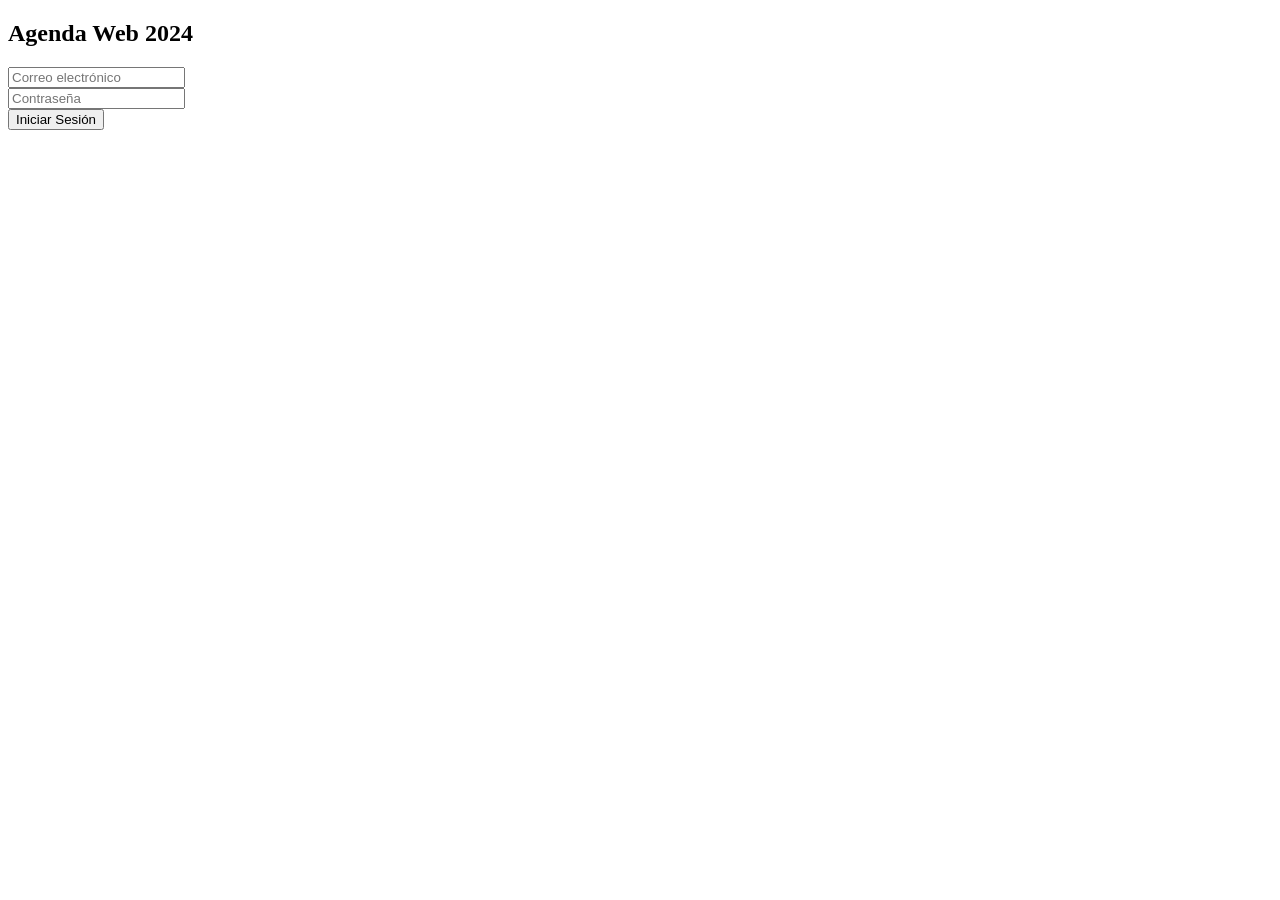
==== Index/index.html @ 278c2f20 "Cambio de ruta de Css de el apartado index.html" ====
<!DOCTYPE html>
<html lang="es">
<head>
    <meta charset="UTF-8">
    <meta name="viewport" content="width=device-width, initial-scale=1.0">
    <title>Agenda Web - Login</title>
    <link rel="stylesheet" href="/AgendaWeb-2024003/Styles/login.css">
</head>
<body>
    <div class="login-card">
        <form>
            <h2>Agenda Web 2024</h2>
            <div class="input-group">
                <input type="email" placeholder="Correo electrónico" required>
            </div>
            <div class="input-group">
                <input type="password" placeholder="Contraseña" required>
            </div>
            <button type="submit">Iniciar Sesión</button>
        </form>
    </div>
</body>
</html>
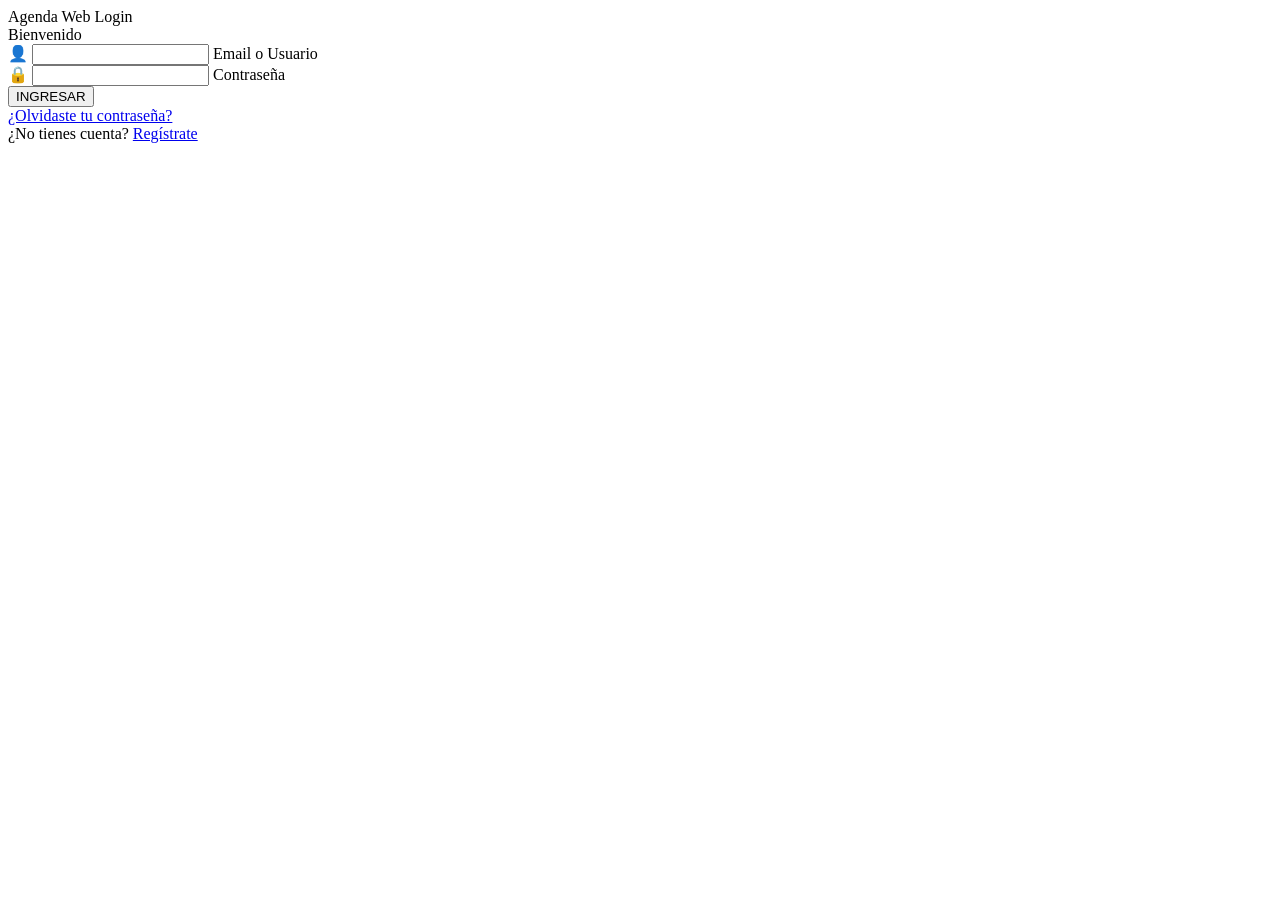
==== commit a409e84f: "Cambio de Css y colores de mi login" ====
--- a/Index/index.html
+++ b/Index/index.html
@@ -3,21 +3,56 @@
 <head>
     <meta charset="UTF-8">
     <meta name="viewport" content="width=device-width, initial-scale=1.0">
-    <title>Agenda Web - Login</title>
+    <title>Agenda Web - Login Pro</title>
     <link rel="stylesheet" href="/AgendaWeb-2024003/Styles/login.css">
 </head>
 <body>
-    <div class="login-card">
-        <form>
-            <h2>Agenda Web 2024</h2>
-            <div class="input-group">
-                <input type="email" placeholder="Correo electrónico" required>
+    <div class="main-layout">
+        
+        <div class="form-container">
+            <div class="card">
+                <div class="tools">
+                    <div class="circle"><span class="red box"></span></div>
+                    <div class="circle"><span class="yellow box"></span></div>
+                    <div class="circle"><span class="green box"></span></div>
+                    <span class="window-title">Agenda Web Login</span>
+                </div>
+
+                <div class="card__content">
+                    <div class="login-box">
+                        <div class="text">Bienvenido</div>
+                        <form>
+                            <div class="field">
+                                <span class="icon">👤</span>
+                                <input required type="text" class="input">
+                                <label class="label">Email o Usuario</label>
+                            </div>
+
+                            <div class="field">
+                                <span class="icon">🔒</span>
+                                <input required type="password" class="input">
+                                <label class="label">Contraseña</label>
+                            </div>
+
+                            <button class="button">INGRESAR</button>
+
+                            <div class="forgot-pass">
+                                <a href="#">¿Olvidaste tu contraseña?</a>
+                            </div>
+
+                            <div class="sign-up">
+                                ¿No tienes cuenta? <a href="#">Regístrate</a>
+                            </div>
+                        </form>
+                    </div>
+                </div>
             </div>
-            <div class="input-group">
-                <input type="password" placeholder="Contraseña" required>
+        </div>
+
+        <div class="image-side">
+            <div class="overlay-info">
             </div>
-            <button type="submit">Iniciar Sesión</button>
-        </form>
+        </div>
     </div>
 </body>
 </html>
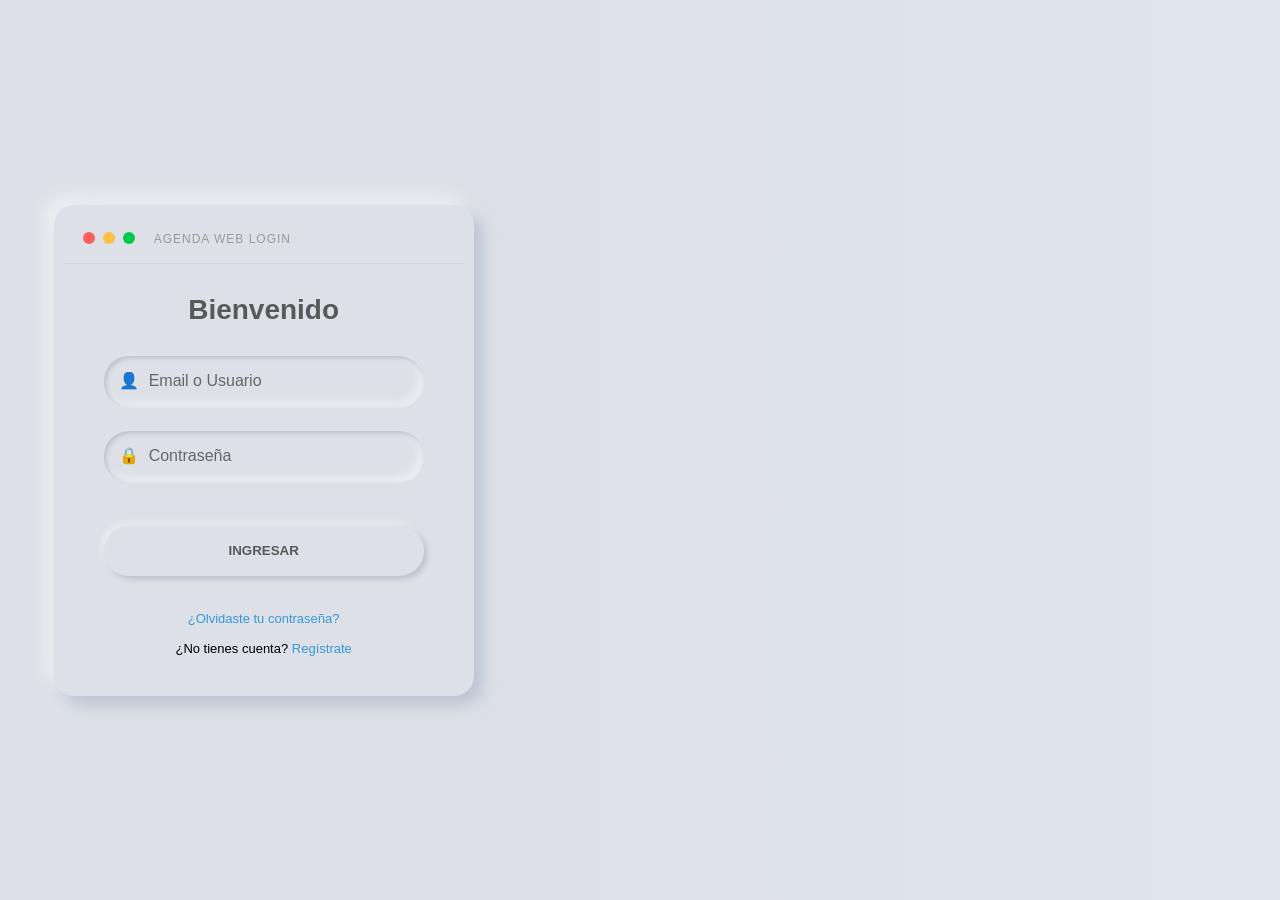
==== commit f6384aca: "Cambio de Ruta de Css De index.html" ====
--- a/Index/index.html
+++ b/Index/index.html
@@ -4,7 +4,7 @@
     <meta charset="UTF-8">
     <meta name="viewport" content="width=device-width, initial-scale=1.0">
     <title>Agenda Web - Login Pro</title>
-    <link rel="stylesheet" href="/AgendaWeb-2024003/Styles/login.css">
+    <link rel="stylesheet" href="/Styles/login.css">
 </head>
 <body>
     <div class="main-layout">
@@ -34,7 +34,7 @@
                                 <label class="label">Contraseña</label>
                             </div>
 
-                            <button class="button">INGRESAR</button>
+                            <button type="button" class="button" onclick="window.location.href='contactos.html'">INGRESAR</button>
 
                             <div class="forgot-pass">
                                 <a href="#">¿Olvidaste tu contraseña?</a>
@@ -54,5 +54,4 @@
             </div>
         </div>
     </div>
-</body>
-</html>+</body>
--- a/Styles/login.css
+++ b/Styles/login.css
@@ -0,0 +1,197 @@
+body {
+    margin: 0;
+    height: 100vh;
+    display: flex;
+    font-family: 'Segoe UI', sans-serif;
+    background-color: #e0e5ec;
+}
+
+.main-layout {
+    display: flex;
+    width: 100%;
+    height: 100vh;
+}
+
+/* LADO IZQUIERDO */
+.form-container {
+    flex: 1;
+    display: flex;
+    justify-content: center;
+    align-items: center;
+    background-color: #dde1e7; /* Fondo neumórfico */
+}
+
+.card {
+    width: 400px;
+    background-color: #dde1e7; /* Cambiado a neumórfico para combinar */
+    border-radius: 20px;
+    z-index: 1;
+    padding: 10px;
+    box-shadow: 9px 9px 16px rgb(163,177,198,0.6), 
+                -9px -9px 16px rgba(255,255,255, 0.5);
+}
+
+.tools {
+    display: flex;
+    align-items: center;
+    padding: 15px;
+    border-bottom: 1px solid rgba(0,0,0,0.05);
+}
+
+.window-title {
+    margin-left: 15px;
+    font-size: 12px;
+    color: #999;
+    text-transform: uppercase;
+    letter-spacing: 1px;
+}
+
+.box {
+    display: inline-block;
+    width: 12px;
+    height: 12px;
+    border-radius: 50%;
+    margin: 0 4px;
+}
+
+.red { background-color: #ff605c; }
+.yellow { background-color: #ffbd44; }
+.green { background-color: #00ca4e; }
+
+/* CONTENIDO DEL LOGIN */
+.card__content {
+    padding: 30px 40px;
+}
+
+.login-box .text {
+    font-size: 28px;
+    font-weight: 700;
+    color: #595959;
+    margin-bottom: 30px;
+    text-align: center;
+}
+
+.field {
+    height: 50px;
+    width: 100%;
+    display: flex;
+    position: relative;
+    margin-bottom: 25px;
+}
+
+.field .input {
+    height: 100%;
+    width: 100%;
+    padding-left: 45px;
+    outline: none;
+    border: none;
+    font-size: 16px;
+    background: #dde1e7;
+    color: #595959;
+    border-radius: 25px;
+    box-shadow: inset 2px 2px 5px #BABECC, 
+                inset -5px -5px 10px #ffffff73;
+}
+
+.field .icon {
+    position: absolute;
+    left: 15px;
+    line-height: 50px;
+    color: #595959;
+}
+
+.field .label {
+    position: absolute;
+    top: 50%;
+    transform: translateY(-50%);
+    left: 45px;
+    color: #666666;
+    transition: 0.2s;
+    pointer-events: none;
+}
+
+.field .input:focus ~ .label,
+.field .input:valid ~ .label {
+    opacity: 0;
+}
+
+.button {
+    width: 100%;
+    height: 50px;
+    margin: 20px 0;
+    background: #dde1e7;
+    border-radius: 25px;
+    border: none;
+    font-weight: 700;
+    color: #595959;
+    cursor: pointer;
+    box-shadow: 3px 3px 6px #BABECC, 
+                -3px -3px 6px #ffffff73;
+    transition: 0.3s;
+}
+
+.button:hover {
+    color: #3498db;
+    box-shadow: inset 2px 2px 5px #BABECC, 
+                inset -5px -5px 10px #ffffff73;
+}
+
+.forgot-pass, .sign-up {
+    text-align: center;
+    font-size: 13px;
+    margin-top: 15px;
+}
+
+.forgot-pass a, .sign-up a {
+    color: #3498db;
+    text-decoration: none;
+}
+
+/* LADO DE LA IMAGEN */
+.image-side {
+    flex: 1.2;
+    background: url('https://static.vecteezy.com/system/resources/thumbnails/037/503/539/small_2x/calendar-on-white-wood-texture-backgrounds-with-copy-space-for-your-concepts-wooden-table-top-view-photo.jpg') center/cover;
+    position: relative;
+    display: flex;
+    align-items: flex-end;
+    padding: 60px;
+}
+
+.image-side::before {
+    content: '';
+    position: absolute;
+    top: 0; left: 0; right: 0; bottom: 0;
+    background: linear-gradient(90deg, #dde1e7 0%, transparent 100%);
+}
+
+.overlay-info {
+    position: relative;
+    z-index: 1;
+}
+
+.overlay-info h3 { font-size: 32px; color: #333; margin: 0; }
+.overlay-info p { color: #666; font-size: 16px; }
+/* Estilos específicos para la página de Perfil */
+.perfil-box {
+    flex-direction: column;
+    align-items: flex-start;
+}
+
+.perfil-divider {
+    width: 100%;
+    border: 0.5px solid #ddd;
+    margin: 10px 0;
+}
+
+.btn-home {
+    background-color: #34495e;
+    color: white;
+    text-decoration: none;
+    padding: 10px;
+    border-radius: 5px;
+    display: inline-block;
+}
+
+.btn-home:hover {
+    background-color: #2c3e50;
+}
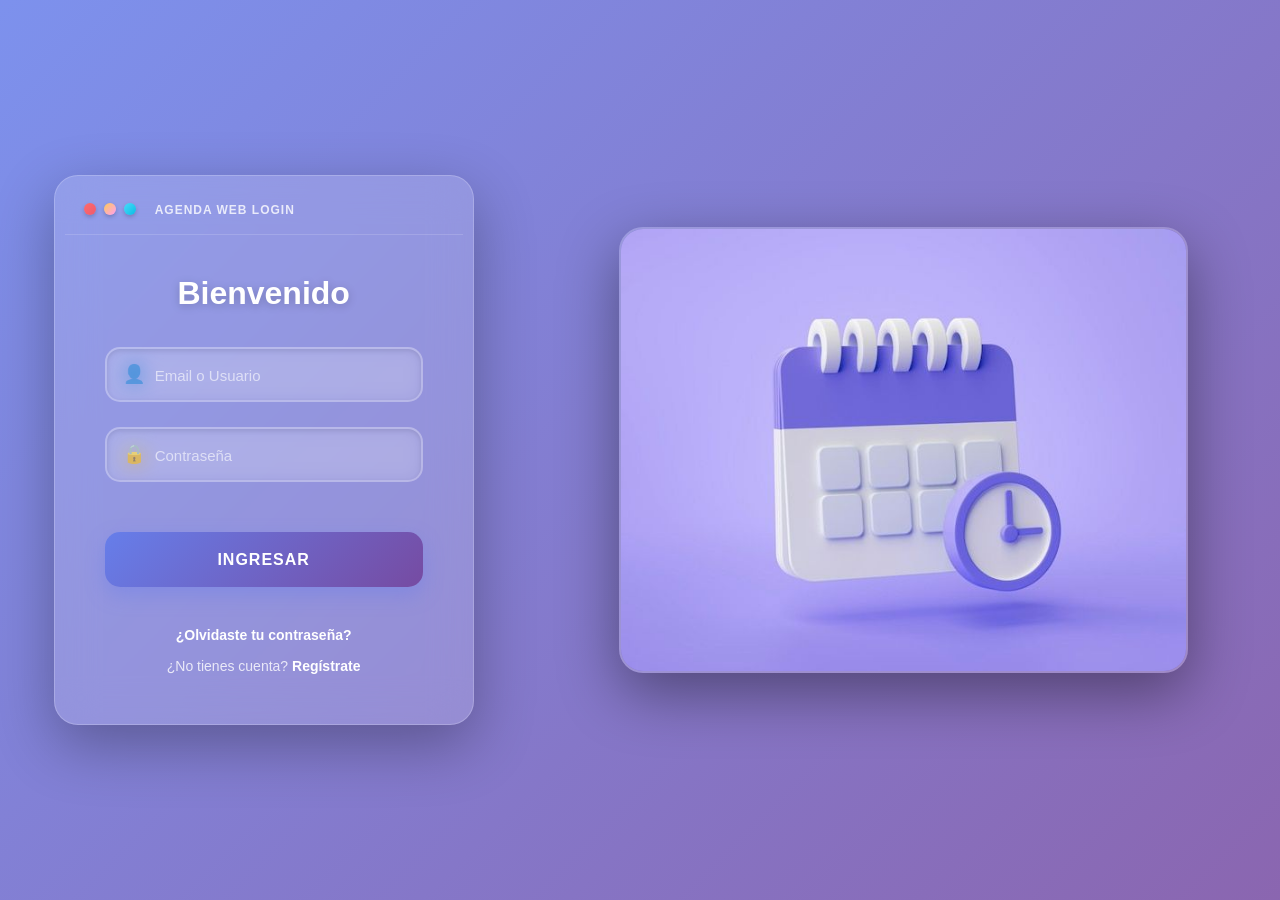
==== commit a9c59524: "Cambio total Final de Css y html con mejoras Script para mostrar los detalles de los contactos, imag" ====
--- a/Index/index.html
+++ b/Index/index.html
@@ -34,7 +34,7 @@
                                 <label class="label">Contraseña</label>
                             </div>
 
-                            <button type="button" class="button" onclick="window.location.href='contactos.html'">INGRESAR</button>
+                            <button type="button" class="button" onclick="window.location.href='contactos.html'">Ingresar</button>
 
                             <div class="forgot-pass">
                                 <a href="#">¿Olvidaste tu contraseña?</a>
@@ -50,8 +50,11 @@
         </div>
 
         <div class="image-side">
-            <div class="overlay-info">
+            <div class="image-container">
+                
+                <img src="/Images/Agenda.jpg" alt="Agenda" class="side-image">
             </div>
         </div>
     </div>
-</body>+</body>
+</html>
--- a/Styles/login.css
+++ b/Styles/login.css
@@ -1,49 +1,88 @@
+/* ==========================================
+   LOGIN PROFESIONAL - ESTILO PREMIUM
+   ========================================== */
+
+* {
+    margin: 0;
+    padding: 0;
+    box-sizing: border-box;
+}
+
 body {
     margin: 0;
     height: 100vh;
     display: flex;
-    font-family: 'Segoe UI', sans-serif;
-    background-color: #e0e5ec;
+    font-family: 'Inter', -apple-system, BlinkMacSystemFont, 'Segoe UI', sans-serif;
+    background: url('https://static.vecteezy.com/system/resources/thumbnails/037/503/539/small_2x/calendar-on-white-wood-texture-backgrounds-with-copy-space-for-your-concepts-wooden-table-top-view-photo.jpg') center/cover fixed;
+    position: relative;
+}
+
+body::before {
+    content: '';
+    position: fixed;
+    top: 0;
+    left: 0;
+    right: 0;
+    bottom: 0;
+    background: linear-gradient(135deg, rgba(102, 126, 234, 0.85) 0%, rgba(118, 75, 162, 0.85) 100%);
+    z-index: 0;
 }
 
 .main-layout {
     display: flex;
     width: 100%;
     height: 100vh;
-}
-
-/* LADO IZQUIERDO */
+    position: relative;
+    z-index: 1;
+}
+
+/* ==========================================
+   LADO IZQUIERDO - FORMULARIO
+   ========================================== */
 .form-container {
     flex: 1;
     display: flex;
     justify-content: center;
     align-items: center;
-    background-color: #dde1e7; /* Fondo neumórfico */
 }
 
 .card {
-    width: 400px;
-    background-color: #dde1e7; /* Cambiado a neumórfico para combinar */
-    border-radius: 20px;
+    width: 420px;
+    background: rgba(255, 255, 255, 0.15);
+    border-radius: 24px;
     z-index: 1;
     padding: 10px;
-    box-shadow: 9px 9px 16px rgb(163,177,198,0.6), 
-                -9px -9px 16px rgba(255,255,255, 0.5);
+    box-shadow: 0 20px 60px rgba(0, 0, 0, 0.3);
+    backdrop-filter: blur(20px);
+    border: 1px solid rgba(255, 255, 255, 0.2);
+    animation: fadeInUp 0.8s ease-out;
+}
+
+@keyframes fadeInUp {
+    from {
+        opacity: 0;
+        transform: translateY(30px);
+    }
+    to {
+        opacity: 1;
+        transform: translateY(0);
+    }
 }
 
 .tools {
     display: flex;
     align-items: center;
     padding: 15px;
-    border-bottom: 1px solid rgba(0,0,0,0.05);
+    border-bottom: 1px solid rgba(255, 255, 255, 0.15);
 }
 
 .window-title {
     margin-left: 15px;
     font-size: 12px;
-    color: #999;
+    color: rgba(255, 255, 255, 0.8);
     text-transform: uppercase;
     letter-spacing: 1px;
+    font-weight: 600;
 }
 
 .box {
@@ -52,27 +91,31 @@
     height: 12px;
     border-radius: 50%;
     margin: 0 4px;
-}
-
-.red { background-color: #ff605c; }
-.yellow { background-color: #ffbd44; }
-.green { background-color: #00ca4e; }
-
-/* CONTENIDO DEL LOGIN */
+    box-shadow: 0 2px 4px rgba(0, 0, 0, 0.2);
+}
+
+.red { background: linear-gradient(135deg, #ff6b6b 0%, #ee5a6f 100%); }
+.yellow { background: linear-gradient(135deg, #feca57 0%, #ff9ff3 100%); }
+.green { background: linear-gradient(135deg, #48dbfb 0%, #0abde3 100%); }
+
+/* ==========================================
+   CONTENIDO DEL LOGIN
+   ========================================== */
 .card__content {
-    padding: 30px 40px;
+    padding: 40px;
 }
 
 .login-box .text {
-    font-size: 28px;
+    font-size: 32px;
     font-weight: 700;
-    color: #595959;
-    margin-bottom: 30px;
+    color: #ffffff;
+    margin-bottom: 35px;
     text-align: center;
+    text-shadow: 0 2px 10px rgba(0, 0, 0, 0.2);
 }
 
 .field {
-    height: 50px;
+    height: 55px;
     width: 100%;
     display: flex;
     position: relative;
@@ -82,32 +125,46 @@
 .field .input {
     height: 100%;
     width: 100%;
-    padding-left: 45px;
+    padding-left: 50px;
     outline: none;
-    border: none;
+    border: 2px solid rgba(255, 255, 255, 0.2);
     font-size: 16px;
-    background: #dde1e7;
-    color: #595959;
-    border-radius: 25px;
-    box-shadow: inset 2px 2px 5px #BABECC, 
-                inset -5px -5px 10px #ffffff73;
+    background: rgba(255, 255, 255, 0.1);
+    color: #ffffff;
+    border-radius: 15px;
+    box-shadow: inset 0 2px 5px rgba(0, 0, 0, 0.1);
+    transition: all 0.3s ease;
+    backdrop-filter: blur(10px);
+}
+
+.field .input::placeholder {
+    color: rgba(255, 255, 255, 0.5);
+}
+
+.field .input:focus {
+    border-color: rgba(255, 255, 255, 0.5);
+    background: rgba(255, 255, 255, 0.15);
+    box-shadow: 0 0 0 4px rgba(255, 255, 255, 0.1);
+    transform: translateY(-2px);
 }
 
 .field .icon {
     position: absolute;
-    left: 15px;
-    line-height: 50px;
-    color: #595959;
+    left: 18px;
+    line-height: 55px;
+    color: rgba(255, 255, 255, 0.8);
+    font-size: 18px;
 }
 
 .field .label {
     position: absolute;
     top: 50%;
     transform: translateY(-50%);
-    left: 45px;
-    color: #666666;
+    left: 50px;
+    color: rgba(255, 255, 255, 0.6);
     transition: 0.2s;
     pointer-events: none;
+    font-size: 15px;
 }
 
 .field .input:focus ~ .label,
@@ -117,81 +174,95 @@
 
 .button {
     width: 100%;
-    height: 50px;
-    margin: 20px 0;
-    background: #dde1e7;
-    border-radius: 25px;
+    height: 55px;
+    margin: 25px 0;
+    background: linear-gradient(135deg, #667eea 0%, #764ba2 100%);
+    border-radius: 15px;
     border: none;
     font-weight: 700;
-    color: #595959;
+    color: #ffffff;
     cursor: pointer;
-    box-shadow: 3px 3px 6px #BABECC, 
-                -3px -3px 6px #ffffff73;
-    transition: 0.3s;
+    font-size: 16px;
+    box-shadow: 0 8px 20px rgba(102, 126, 234, 0.4);
+    transition: all 0.3s ease;
+    text-transform: uppercase;
+    letter-spacing: 1px;
 }
 
 .button:hover {
-    color: #3498db;
-    box-shadow: inset 2px 2px 5px #BABECC, 
-                inset -5px -5px 10px #ffffff73;
+    transform: translateY(-3px);
+    box-shadow: 0 12px 30px rgba(102, 126, 234, 0.6);
+}
+
+.button:active {
+    transform: translateY(-1px);
 }
 
 .forgot-pass, .sign-up {
     text-align: center;
-    font-size: 13px;
+    font-size: 14px;
     margin-top: 15px;
+    color: rgba(255, 255, 255, 0.8);
 }
 
 .forgot-pass a, .sign-up a {
-    color: #3498db;
+    color: #ffffff;
     text-decoration: none;
-}
-
-/* LADO DE LA IMAGEN */
+    font-weight: 600;
+    transition: all 0.3s ease;
+}
+
+.forgot-pass a:hover, .sign-up a:hover {
+    color: #feca57;
+    text-shadow: 0 0 10px rgba(254, 202, 87, 0.5);
+}
+
+/* ==========================================
+   LADO DE LA IMAGEN
+   ========================================== */
 .image-side {
     flex: 1.2;
-    background: url('https://static.vecteezy.com/system/resources/thumbnails/037/503/539/small_2x/calendar-on-white-wood-texture-backgrounds-with-copy-space-for-your-concepts-wooden-table-top-view-photo.jpg') center/cover;
-    position: relative;
-    display: flex;
-    align-items: flex-end;
+    position: relative;
+    display: flex;
+    align-items: center;
+    justify-content: center;
     padding: 60px;
-}
-
-.image-side::before {
-    content: '';
-    position: absolute;
-    top: 0; left: 0; right: 0; bottom: 0;
-    background: linear-gradient(90deg, #dde1e7 0%, transparent 100%);
-}
-
-.overlay-info {
+    overflow: hidden;
+}
+
+.image-container {
     position: relative;
     z-index: 1;
-}
-
-.overlay-info h3 { font-size: 32px; color: #333; margin: 0; }
-.overlay-info p { color: #666; font-size: 16px; }
-/* Estilos específicos para la página de Perfil */
-.perfil-box {
-    flex-direction: column;
-    align-items: flex-start;
-}
-
-.perfil-divider {
-    width: 100%;
-    border: 0.5px solid #ddd;
-    margin: 10px 0;
-}
-
-.btn-home {
-    background-color: #34495e;
-    color: white;
-    text-decoration: none;
-    padding: 10px;
-    border-radius: 5px;
-    display: inline-block;
-}
-
-.btn-home:hover {
-    background-color: #2c3e50;
+    width: 100%;
+    height: 100%;
+    display: flex;
+    align-items: center;
+    justify-content: center;
+}
+
+.side-image {
+    max-width: 90%;
+    max-height: 90%;
+    border-radius: 24px;
+    box-shadow: 0 20px 60px rgba(0, 0, 0, 0.4);
+    border: 2px solid rgba(255, 255, 255, 0.2);
+    object-fit: cover;
+}
+
+/* ==========================================
+   RESPONSIVE DESIGN
+   ========================================== */
+@media (max-width: 968px) {
+    .main-layout {
+        flex-direction: column;
+    }
+
+    .image-side {
+        display: none;
+    }
+
+    .card {
+        width: 90%;
+        max-width: 420px;
+    }
 }
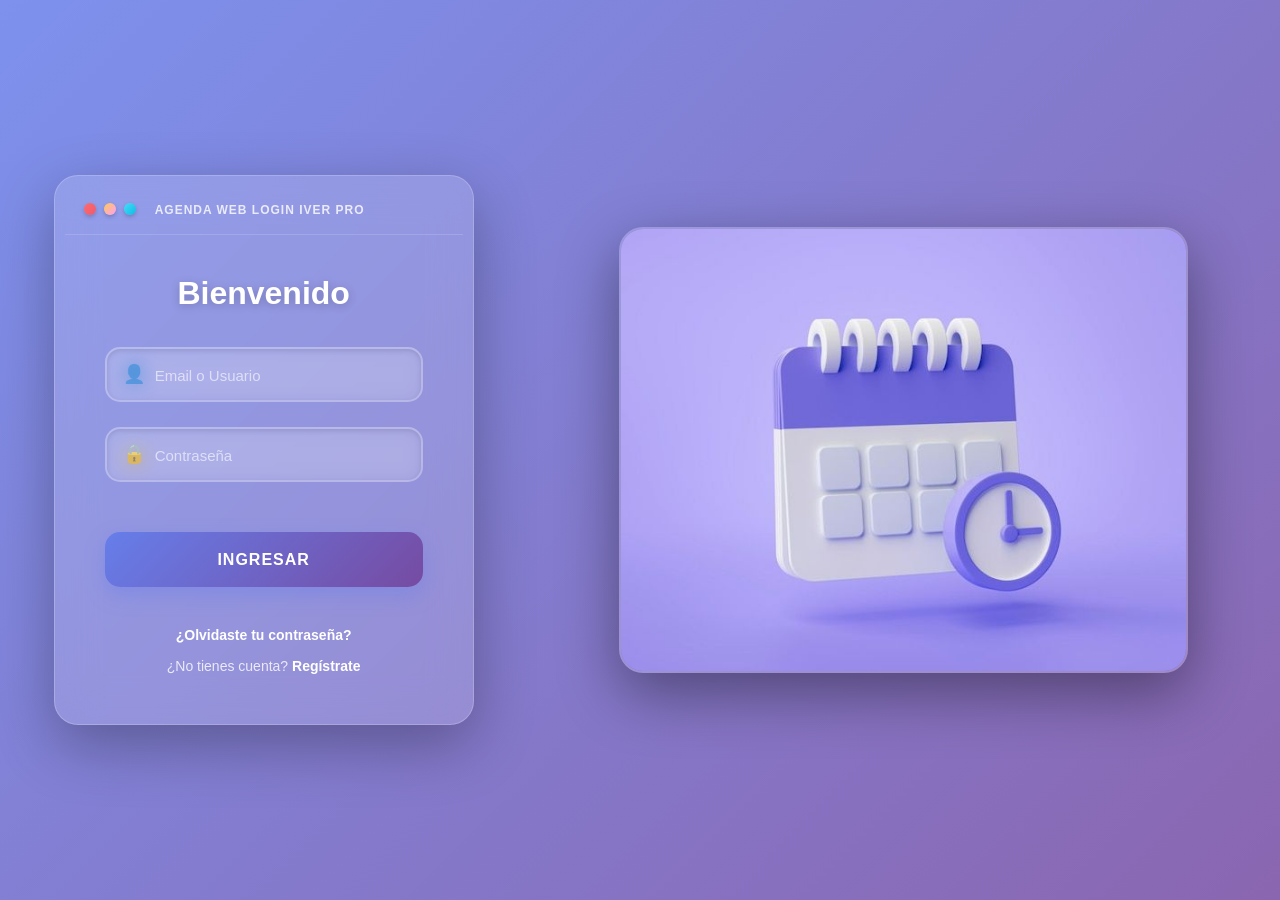
==== commit 83fd9bce: "Añadir Cambios a la Develop Finales de la AgendaWebIver (con opciones a modificar mas adelante)" ====
--- a/Index/index.html
+++ b/Index/index.html
@@ -3,7 +3,7 @@
 <head>
     <meta charset="UTF-8">
     <meta name="viewport" content="width=device-width, initial-scale=1.0">
-    <title>Agenda Web - Login Pro</title>
+    <title>Agenda Web - Login Pro Iver</title>
     <link rel="stylesheet" href="/Styles/login.css">
 </head>
 <body>
@@ -15,7 +15,7 @@
                     <div class="circle"><span class="red box"></span></div>
                     <div class="circle"><span class="yellow box"></span></div>
                     <div class="circle"><span class="green box"></span></div>
-                    <span class="window-title">Agenda Web Login</span>
+                    <span class="window-title">Agenda Web Login Iver Pro</span>
                 </div>
 
                 <div class="card__content">
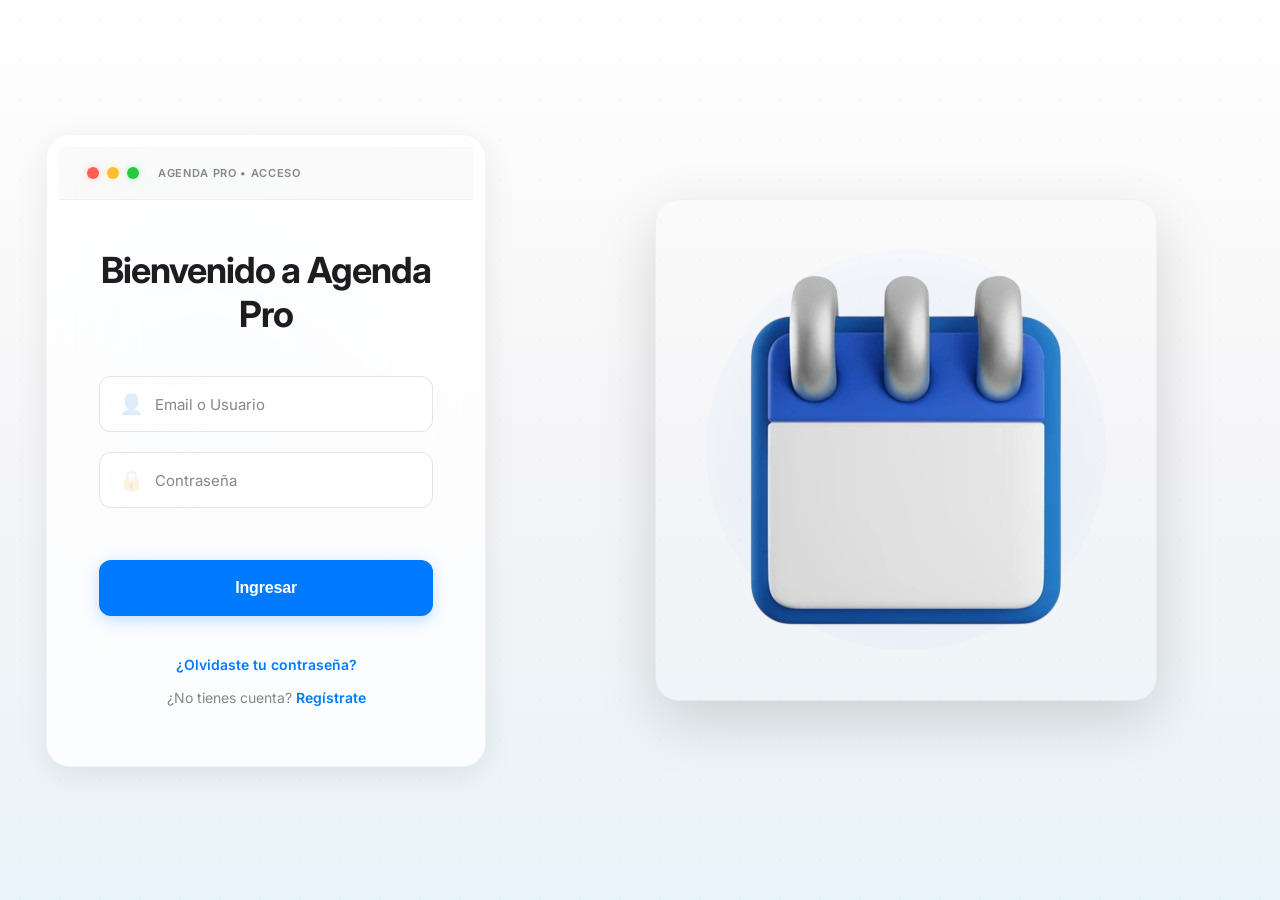
==== commit 17513f76: "feat: Proyecto Mejorado en version lista" ====
--- a/Index/index.html
+++ b/Index/index.html
@@ -3,7 +3,7 @@
 <head>
     <meta charset="UTF-8">
     <meta name="viewport" content="width=device-width, initial-scale=1.0">
-    <title>Agenda Web - Login Pro Iver</title>
+    <title>Agenda Pro | Inicio de sesión</title>
     <link rel="stylesheet" href="/Styles/login.css">
 </head>
 <body>
@@ -15,12 +15,12 @@
                     <div class="circle"><span class="red box"></span></div>
                     <div class="circle"><span class="yellow box"></span></div>
                     <div class="circle"><span class="green box"></span></div>
-                    <span class="window-title">Agenda Web Login Iver Pro</span>
+                    <span class="window-title">Agenda Pro • Acceso</span>
                 </div>
 
                 <div class="card__content">
                     <div class="login-box">
-                        <div class="text">Bienvenido</div>
+                        <div class="text">Bienvenido a Agenda Pro</div>
                         <form>
                             <div class="field">
                                 <span class="icon">👤</span>
@@ -57,4 +57,4 @@
         </div>
     </div>
 </body>
-</html>+</html>
--- a/Styles/login.css
+++ b/Styles/login.css
@@ -1,6 +1,9 @@
 /* ==========================================
-   LOGIN PROFESIONAL - ESTILO PREMIUM
-   ========================================== */
+   LOGIN - ESTILO APPLE PREMIUM
+   Diseño minimalista y elegante
+   ========================================== */
+
+@import url('https://fonts.googleapis.com/css2?family=Inter:wght@300;400;500;600;700;800;900&display=swap');
 
 * {
     margin: 0;
@@ -12,11 +15,14 @@
     margin: 0;
     height: 100vh;
     display: flex;
-    font-family: 'Inter', -apple-system, BlinkMacSystemFont, 'Segoe UI', sans-serif;
-    background: url('https://static.vecteezy.com/system/resources/thumbnails/037/503/539/small_2x/calendar-on-white-wood-texture-backgrounds-with-copy-space-for-your-concepts-wooden-table-top-view-photo.jpg') center/cover fixed;
-    position: relative;
-}
-
+    font-family: -apple-system, BlinkMacSystemFont, 'Inter', 'SF Pro Display', 'Segoe UI', sans-serif;
+    overflow: hidden;
+    position: relative;
+    -webkit-font-smoothing: antialiased;
+    -moz-osx-font-smoothing: grayscale;
+}
+
+/* Fondo gradiente sutil estilo Apple */
 body::before {
     content: '';
     position: fixed;
@@ -24,7 +30,20 @@
     left: 0;
     right: 0;
     bottom: 0;
-    background: linear-gradient(135deg, rgba(102, 126, 234, 0.85) 0%, rgba(118, 75, 162, 0.85) 100%);
+    background: linear-gradient(180deg, #FFFFFF 0%, #F5F5F7 50%, #E8F4F8 100%);
+    z-index: 0;
+}
+
+/* Patrón de puntos muy sutil */
+body::after {
+    content: '';
+    position: fixed;
+    top: 0;
+    left: 0;
+    right: 0;
+    bottom: 0;
+    background-image: radial-gradient(rgba(0, 122, 255, 0.03) 1px, transparent 1px);
+    background-size: 40px 40px;
     z-index: 0;
 }
 
@@ -44,44 +63,49 @@
     display: flex;
     justify-content: center;
     align-items: center;
+    position: relative;
+    padding: 40px;
 }
 
 .card {
-    width: 420px;
-    background: rgba(255, 255, 255, 0.15);
+    width: 100%;
+    max-width: 440px;
+    background: rgba(255, 255, 255, 0.8);
     border-radius: 24px;
     z-index: 1;
-    padding: 10px;
-    box-shadow: 0 20px 60px rgba(0, 0, 0, 0.3);
-    backdrop-filter: blur(20px);
-    border: 1px solid rgba(255, 255, 255, 0.2);
-    animation: fadeInUp 0.8s ease-out;
-}
-
-@keyframes fadeInUp {
+    padding: 12px;
+    box-shadow: 0 8px 32px rgba(0, 0, 0, 0.08);
+    backdrop-filter: blur(40px) saturate(180%);
+    -webkit-backdrop-filter: blur(40px) saturate(180%);
+    border: 0.5px solid rgba(0, 0, 0, 0.04);
+    animation: fadeInScale 0.8s cubic-bezier(0.25, 0.46, 0.45, 0.94);
+}
+
+@keyframes fadeInScale {
     from {
         opacity: 0;
-        transform: translateY(30px);
+        transform: scale(0.95);
     }
     to {
         opacity: 1;
-        transform: translateY(0);
+        transform: scale(1);
     }
 }
 
 .tools {
     display: flex;
     align-items: center;
-    padding: 15px;
-    border-bottom: 1px solid rgba(255, 255, 255, 0.15);
+    padding: 16px 24px;
+    border-bottom: 0.5px solid rgba(0, 0, 0, 0.04);
+    background: rgba(0, 0, 0, 0.02);
 }
 
 .window-title {
     margin-left: 15px;
-    font-size: 12px;
-    color: rgba(255, 255, 255, 0.8);
+    font-size: 11px;
+    color: #86868b;
     text-transform: uppercase;
-    letter-spacing: 1px;
+    letter-spacing: 0.06em;
     font-weight: 600;
 }
 
@@ -91,142 +115,203 @@
     height: 12px;
     border-radius: 50%;
     margin: 0 4px;
-    box-shadow: 0 2px 4px rgba(0, 0, 0, 0.2);
-}
-
-.red { background: linear-gradient(135deg, #ff6b6b 0%, #ee5a6f 100%); }
-.yellow { background: linear-gradient(135deg, #feca57 0%, #ff9ff3 100%); }
-.green { background: linear-gradient(135deg, #48dbfb 0%, #0abde3 100%); }
+    transition: transform 0.3s cubic-bezier(0.25, 0.46, 0.45, 0.94);
+}
+
+.card:hover .box {
+    transform: scale(1.15);
+}
+
+.red { 
+    background: #FF5F57;
+    box-shadow: 0 0 8px rgba(255, 95, 87, 0.3);
+}
+
+.yellow { 
+    background: #FFBD2E;
+    box-shadow: 0 0 8px rgba(255, 189, 46, 0.3);
+}
+
+.green { 
+    background: #28CA42;
+    box-shadow: 0 0 8px rgba(40, 202, 66, 0.3);
+}
 
 /* ==========================================
    CONTENIDO DEL LOGIN
    ========================================== */
 .card__content {
-    padding: 40px;
+    padding: 48px 40px;
 }
 
 .login-box .text {
-    font-size: 32px;
+    font-size: 36px;
     font-weight: 700;
-    color: #ffffff;
-    margin-bottom: 35px;
+    color: #1d1d1f;
+    margin-bottom: 40px;
     text-align: center;
-    text-shadow: 0 2px 10px rgba(0, 0, 0, 0.2);
+    letter-spacing: -0.03em;
+    animation: fadeInDown 0.8s cubic-bezier(0.25, 0.46, 0.45, 0.94) 0.2s backwards;
+}
+
+@keyframes fadeInDown {
+    from {
+        opacity: 0;
+        transform: translateY(-20px);
+    }
+    to {
+        opacity: 1;
+        transform: translateY(0);
+    }
 }
 
 .field {
-    height: 55px;
-    width: 100%;
-    display: flex;
-    position: relative;
-    margin-bottom: 25px;
+    height: 56px;
+    width: 100%;
+    display: flex;
+    position: relative;
+    margin-bottom: 20px;
+    animation: fadeInUp 0.6s cubic-bezier(0.25, 0.46, 0.45, 0.94) backwards;
+}
+
+.field:nth-child(1) { animation-delay: 0.3s; }
+.field:nth-child(2) { animation-delay: 0.4s; }
+
+@keyframes fadeInUp {
+    from {
+        opacity: 0;
+        transform: translateY(20px);
+    }
+    to {
+        opacity: 1;
+        transform: translateY(0);
+    }
 }
 
 .field .input {
     height: 100%;
     width: 100%;
-    padding-left: 50px;
+    padding-left: 56px;
     outline: none;
-    border: 2px solid rgba(255, 255, 255, 0.2);
+    border: 0.5px solid rgba(0, 0, 0, 0.1);
     font-size: 16px;
-    background: rgba(255, 255, 255, 0.1);
-    color: #ffffff;
-    border-radius: 15px;
-    box-shadow: inset 0 2px 5px rgba(0, 0, 0, 0.1);
-    transition: all 0.3s ease;
-    backdrop-filter: blur(10px);
+    background: rgba(255, 255, 255, 0.8);
+    color: #1d1d1f;
+    border-radius: 12px;
+    transition: all 0.3s cubic-bezier(0.25, 0.46, 0.45, 0.94);
+    backdrop-filter: blur(40px);
+    font-family: -apple-system, BlinkMacSystemFont, 'Inter', sans-serif;
+    font-weight: 400;
 }
 
 .field .input::placeholder {
-    color: rgba(255, 255, 255, 0.5);
+    color: #86868b;
 }
 
 .field .input:focus {
-    border-color: rgba(255, 255, 255, 0.5);
-    background: rgba(255, 255, 255, 0.15);
-    box-shadow: 0 0 0 4px rgba(255, 255, 255, 0.1);
-    transform: translateY(-2px);
+    border-color: #007AFF;
+    background: rgba(255, 255, 255, 0.95);
+    box-shadow: 0 0 0 4px rgba(0, 122, 255, 0.1);
+}
+
+.field .input:hover {
+    border-color: rgba(0, 0, 0, 0.15);
 }
 
 .field .icon {
     position: absolute;
-    left: 18px;
-    line-height: 55px;
-    color: rgba(255, 255, 255, 0.8);
-    font-size: 18px;
+    left: 20px;
+    line-height: 56px;
+    font-size: 20px;
+    color: #86868b;
+    transition: all 0.3s cubic-bezier(0.25, 0.46, 0.45, 0.94);
+}
+
+.field .input:focus ~ .icon {
+    color: #007AFF;
+    transform: scale(1.1);
 }
 
 .field .label {
     position: absolute;
     top: 50%;
     transform: translateY(-50%);
-    left: 50px;
-    color: rgba(255, 255, 255, 0.6);
-    transition: 0.2s;
+    left: 56px;
+    color: #86868b;
+    transition: all 0.3s cubic-bezier(0.25, 0.46, 0.45, 0.94);
     pointer-events: none;
     font-size: 15px;
+    font-weight: 400;
 }
 
 .field .input:focus ~ .label,
 .field .input:valid ~ .label {
     opacity: 0;
+    transform: translateY(-50%) scale(0.9);
 }
 
 .button {
     width: 100%;
-    height: 55px;
-    margin: 25px 0;
-    background: linear-gradient(135deg, #667eea 0%, #764ba2 100%);
-    border-radius: 15px;
+    height: 56px;
+    margin: 32px 0 24px 0;
+    background: #007AFF;
+    border-radius: 12px;
     border: none;
-    font-weight: 700;
+    font-weight: 600;
     color: #ffffff;
     cursor: pointer;
     font-size: 16px;
-    box-shadow: 0 8px 20px rgba(102, 126, 234, 0.4);
-    transition: all 0.3s ease;
-    text-transform: uppercase;
-    letter-spacing: 1px;
+    box-shadow: 0 4px 16px rgba(0, 122, 255, 0.25);
+    transition: all 0.3s cubic-bezier(0.25, 0.46, 0.45, 0.94);
+    letter-spacing: -0.01em;
+    animation: fadeInUp 0.6s cubic-bezier(0.25, 0.46, 0.45, 0.94) 0.5s backwards;
 }
 
 .button:hover {
-    transform: translateY(-3px);
-    box-shadow: 0 12px 30px rgba(102, 126, 234, 0.6);
+    background: #0051D5;
+    transform: translateY(-2px);
+    box-shadow: 0 8px 24px rgba(0, 122, 255, 0.35);
 }
 
 .button:active {
-    transform: translateY(-1px);
+    transform: scale(0.98);
+    box-shadow: 0 4px 16px rgba(0, 122, 255, 0.25);
 }
 
 .forgot-pass, .sign-up {
     text-align: center;
     font-size: 14px;
-    margin-top: 15px;
-    color: rgba(255, 255, 255, 0.8);
+    margin-top: 16px;
+    color: #86868b;
+    animation: fadeIn 0.8s cubic-bezier(0.25, 0.46, 0.45, 0.94) 0.6s backwards;
+}
+
+@keyframes fadeIn {
+    from { opacity: 0; }
+    to { opacity: 1; }
 }
 
 .forgot-pass a, .sign-up a {
-    color: #ffffff;
+    color: #007AFF;
     text-decoration: none;
     font-weight: 600;
-    transition: all 0.3s ease;
+    transition: all 0.3s cubic-bezier(0.25, 0.46, 0.45, 0.94);
 }
 
 .forgot-pass a:hover, .sign-up a:hover {
-    color: #feca57;
-    text-shadow: 0 0 10px rgba(254, 202, 87, 0.5);
-}
-
-/* ==========================================
-   LADO DE LA IMAGEN
+    color: #0051D5;
+}
+
+/* ==========================================
+   LADO DERECHO - IMAGEN
    ========================================== */
 .image-side {
-    flex: 1.2;
+    flex: 1.3;
     position: relative;
     display: flex;
     align-items: center;
     justify-content: center;
-    padding: 60px;
+    padding: 80px;
     overflow: hidden;
 }
 
@@ -238,21 +323,64 @@
     display: flex;
     align-items: center;
     justify-content: center;
+    animation: fadeInRight 0.8s cubic-bezier(0.25, 0.46, 0.45, 0.94);
+}
+
+@keyframes fadeInRight {
+    from {
+        opacity: 0;
+        transform: translateX(40px);
+    }
+    to {
+        opacity: 1;
+        transform: translateX(0);
+    }
 }
 
 .side-image {
     max-width: 90%;
     max-height: 90%;
     border-radius: 24px;
-    box-shadow: 0 20px 60px rgba(0, 0, 0, 0.4);
-    border: 2px solid rgba(255, 255, 255, 0.2);
+    box-shadow: 0 20px 60px rgba(0, 0, 0, 0.15);
+    border: 0.5px solid rgba(0, 0, 0, 0.04);
     object-fit: cover;
+    transition: all 0.6s cubic-bezier(0.25, 0.46, 0.45, 0.94);
+}
+
+.image-container:hover .side-image {
+    transform: scale(1.02) translateY(-8px);
+    box-shadow: 0 24px 80px rgba(0, 122, 255, 0.15);
+}
+
+/* Decoración de fondo sutil */
+.image-side::before {
+    content: '';
+    position: absolute;
+    width: 400px;
+    height: 400px;
+    background: radial-gradient(circle, rgba(0, 122, 255, 0.08), transparent);
+    border-radius: 50%;
+    top: 50%;
+    left: 50%;
+    transform: translate(-50%, -50%);
+    animation: pulseGlow 4s ease-in-out infinite;
+}
+
+@keyframes pulseGlow {
+    0%, 100% {
+        transform: translate(-50%, -50%) scale(1);
+        opacity: 0.3;
+    }
+    50% {
+        transform: translate(-50%, -50%) scale(1.1);
+        opacity: 0.2;
+    }
 }
 
 /* ==========================================
    RESPONSIVE DESIGN
    ========================================== */
-@media (max-width: 968px) {
+@media (max-width: 1200px) {
     .main-layout {
         flex-direction: column;
     }
@@ -261,8 +389,59 @@
         display: none;
     }
 
+    .form-container {
+        padding: 40px 20px;
+    }
+
     .card {
-        width: 90%;
-        max-width: 420px;
+        max-width: 440px;
+    }
+}
+
+@media (max-width: 480px) {
+    .card__content {
+        padding: 40px 28px;
+    }
+
+    .login-box .text {
+        font-size: 32px;
+    }
+
+    .field .input {
+        font-size: 16px;
+    }
+
+    .button {
+        font-size: 15px;
+        height: 52px;
+    }
+}
+
+/* ==========================================
+   MICRO-INTERACCIONES APPLE
+   ========================================== */
+
+/* Efecto de pulsación en el formulario */
+.form-container::before {
+    content: '';
+    position: absolute;
+    width: 300px;
+    height: 300px;
+    border-radius: 50%;
+    background: radial-gradient(circle, rgba(90, 200, 250, 0.06), transparent);
+    animation: floatPulse 8s ease-in-out infinite;
+    pointer-events: none;
+    top: 20%;
+    left: 10%;
+}
+
+@keyframes floatPulse {
+    0%, 100% {
+        transform: translate(0, 0) scale(1);
+        opacity: 0.4;
+    }
+    50% {
+        transform: translate(20px, -20px) scale(1.1);
+        opacity: 0.2;
     }
 }
